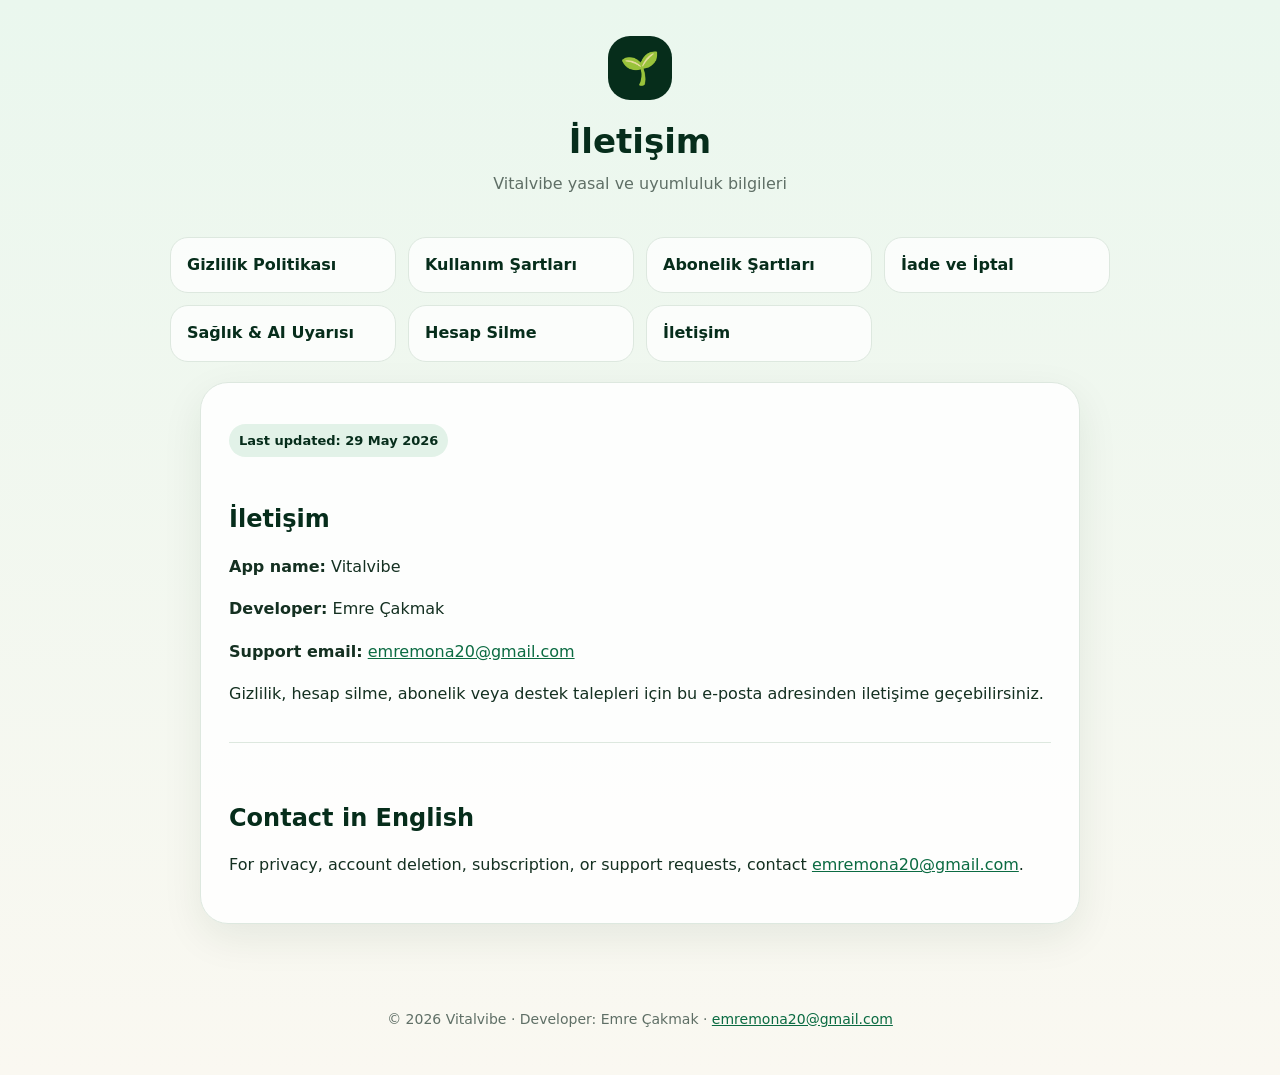
==== contact.html @ 35de5104 "Add files via upload" ====
<!doctype html><html lang="tr"><head>
<meta charset="utf-8"><meta name="viewport" content="width=device-width, initial-scale=1">
<title>İletişim | Vitalvibe</title><meta name="description" content="Vitalvibe legal information">
<link rel="stylesheet" href="style.css"></head><body>
<header><div class="logo">🌱</div><h1>İletişim</h1><p class="subtitle">Vitalvibe yasal ve uyumluluk bilgileri</p></header>

<nav>
  <a href="privacy-policy.html">Gizlilik Politikası</a>
  <a href="terms-of-use.html">Kullanım Şartları</a>
  <a href="subscription-terms.html">Abonelik Şartları</a>
  <a href="refund-policy.html">İade ve İptal</a>
  <a href="health-ai-disclaimer.html">Sağlık & AI Uyarısı</a>
  <a href="delete-account.html">Hesap Silme</a>
  <a href="contact.html">İletişim</a>
</nav>

<main><section class="card">
<p class="badge">Last updated: 29 May 2026</p><h2>İletişim</h2><p><strong>App name:</strong> Vitalvibe</p><p><strong>Developer:</strong> Emre Çakmak</p><p><strong>Support email:</strong> <a href="mailto:emremona20@gmail.com">emremona20@gmail.com</a></p><p>Gizlilik, hesap silme, abonelik veya destek talepleri için bu e-posta adresinden iletişime geçebilirsiniz.</p>
<div class="lang"><h2>Contact in English</h2><p>For privacy, account deletion, subscription, or support requests, contact <a href="mailto:emremona20@gmail.com">emremona20@gmail.com</a>.</p></div>
</section></main>
<footer>© 2026 Vitalvibe · Developer: Emre Çakmak · <a href="mailto:emremona20@gmail.com">emremona20@gmail.com</a></footer>
</body></html>
---- style.css ----
:root{--green:#062d1b;--mint:#eaf7ee;--cream:#faf8f1;--text:#143021;--muted:#5f6f66;--line:#dde8df}
*{box-sizing:border-box}body{margin:0;font-family:Inter,system-ui,-apple-system,BlinkMacSystemFont,"Segoe UI",sans-serif;background:linear-gradient(180deg,var(--mint),var(--cream));color:var(--text);line-height:1.65}
header{padding:36px 20px 20px;text-align:center}.logo{width:64px;height:64px;border-radius:22px;background:var(--green);display:inline-flex;align-items:center;justify-content:center;color:white;font-size:32px;margin-bottom:12px}
h1,h2,h3{color:var(--green);line-height:1.25}h1{font-size:34px;margin:8px 0}h2{font-size:24px;margin-top:34px}.subtitle{color:var(--muted);max-width:760px;margin:0 auto}
nav{max-width:980px;margin:20px auto;padding:0 20px;display:grid;grid-template-columns:repeat(auto-fit,minmax(220px,1fr));gap:12px}
nav a{display:block;background:rgba(255,255,255,.75);border:1px solid var(--line);color:var(--green);text-decoration:none;border-radius:18px;padding:14px 16px;font-weight:700}
main{max-width:920px;margin:20px auto 56px;padding:0 20px}.card{background:rgba(255,255,255,.86);border:1px solid var(--line);border-radius:28px;padding:28px;box-shadow:0 14px 40px rgba(6,45,27,.08)}
.badge{display:inline-block;background:#e2f2e8;color:var(--green);border-radius:999px;padding:6px 10px;font-size:13px;font-weight:700}ul{padding-left:22px}a{color:#0b6b42}
footer{max-width:920px;margin:0 auto;padding:28px 20px 44px;color:var(--muted);font-size:14px;text-align:center}
.lang{border-top:1px solid var(--line);margin-top:34px;padding-top:26px}.notice{background:#fff7df;border:1px solid #f2df9b;border-radius:16px;padding:14px 16px;color:#4b3a11}
table{width:100%;border-collapse:collapse;margin:14px 0}td,th{border:1px solid var(--line);padding:10px;text-align:left;vertical-align:top}
@media(max-width:600px){h1{font-size:28px}.card{padding:20px;border-radius:22px}}
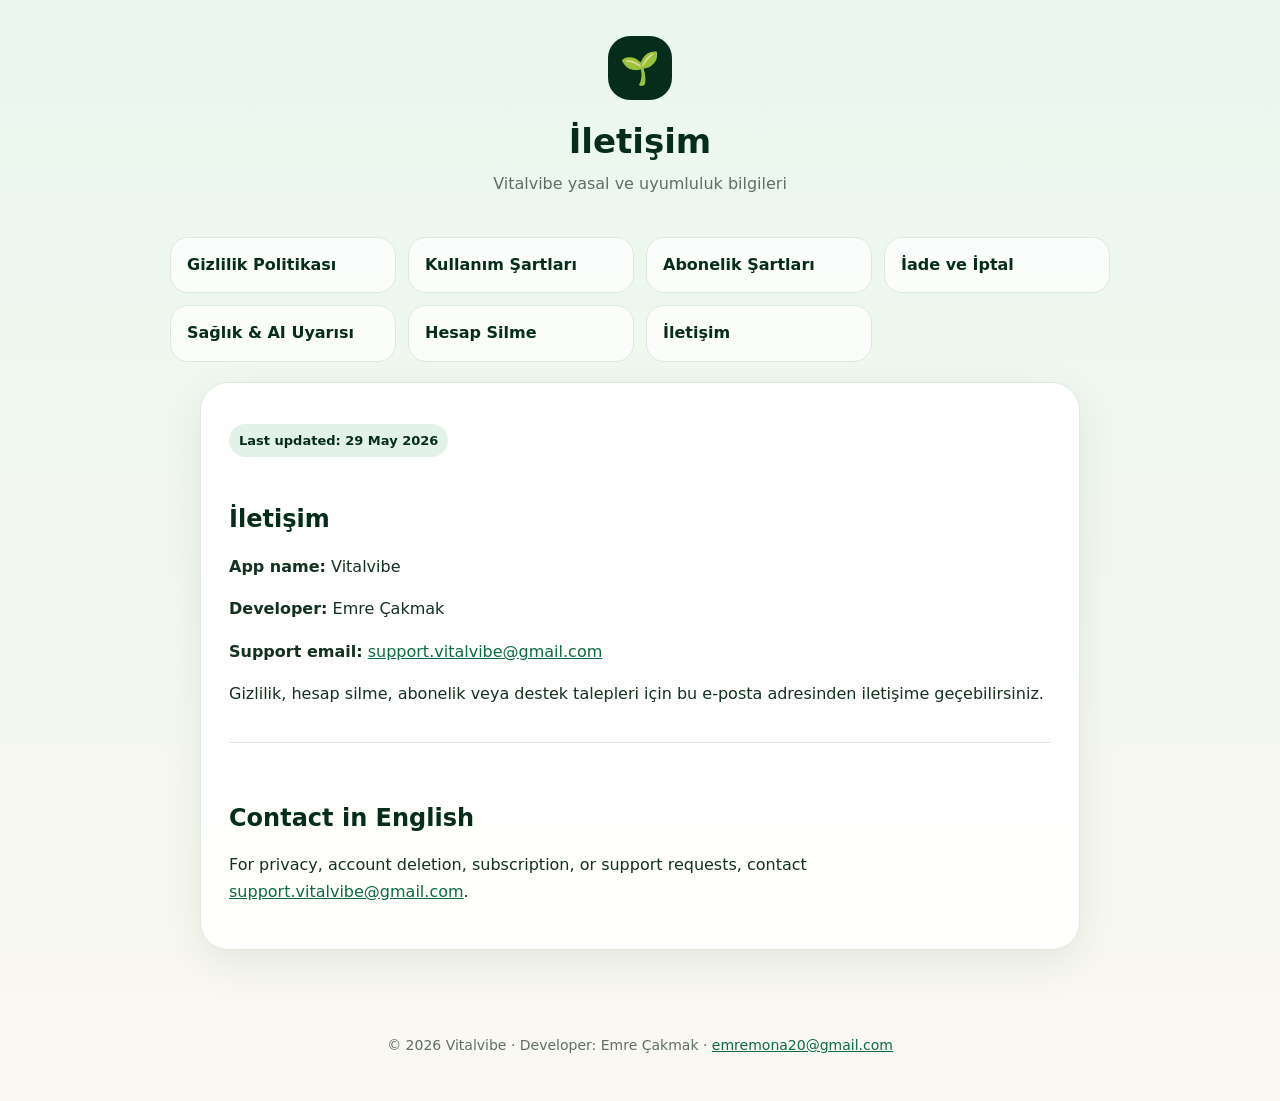
==== commit 66049d29: "Update contact.html" ====
--- a/contact.html
+++ b/contact.html
@@ -15,8 +15,8 @@
 </nav>
 
 <main><section class="card">
-<p class="badge">Last updated: 29 May 2026</p><h2>İletişim</h2><p><strong>App name:</strong> Vitalvibe</p><p><strong>Developer:</strong> Emre Çakmak</p><p><strong>Support email:</strong> <a href="mailto:emremona20@gmail.com">emremona20@gmail.com</a></p><p>Gizlilik, hesap silme, abonelik veya destek talepleri için bu e-posta adresinden iletişime geçebilirsiniz.</p>
-<div class="lang"><h2>Contact in English</h2><p>For privacy, account deletion, subscription, or support requests, contact <a href="mailto:emremona20@gmail.com">emremona20@gmail.com</a>.</p></div>
+<p class="badge">Last updated: 29 May 2026</p><h2>İletişim</h2><p><strong>App name:</strong> Vitalvibe</p><p><strong>Developer:</strong> Emre Çakmak</p><p><strong>Support email:</strong> <a href="mailto:support.vitalvibe@gmail.com">support.vitalvibe@gmail.com</a></p><p>Gizlilik, hesap silme, abonelik veya destek talepleri için bu e-posta adresinden iletişime geçebilirsiniz.</p>
+<div class="lang"><h2>Contact in English</h2><p>For privacy, account deletion, subscription, or support requests, contact <a href="mailto:support.vitalvibe@gmail.com">support.vitalvibe@gmail.com</a>.</p></div>
 </section></main>
 <footer>© 2026 Vitalvibe · Developer: Emre Çakmak · <a href="mailto:emremona20@gmail.com">emremona20@gmail.com</a></footer>
-</body></html>+</body></html>
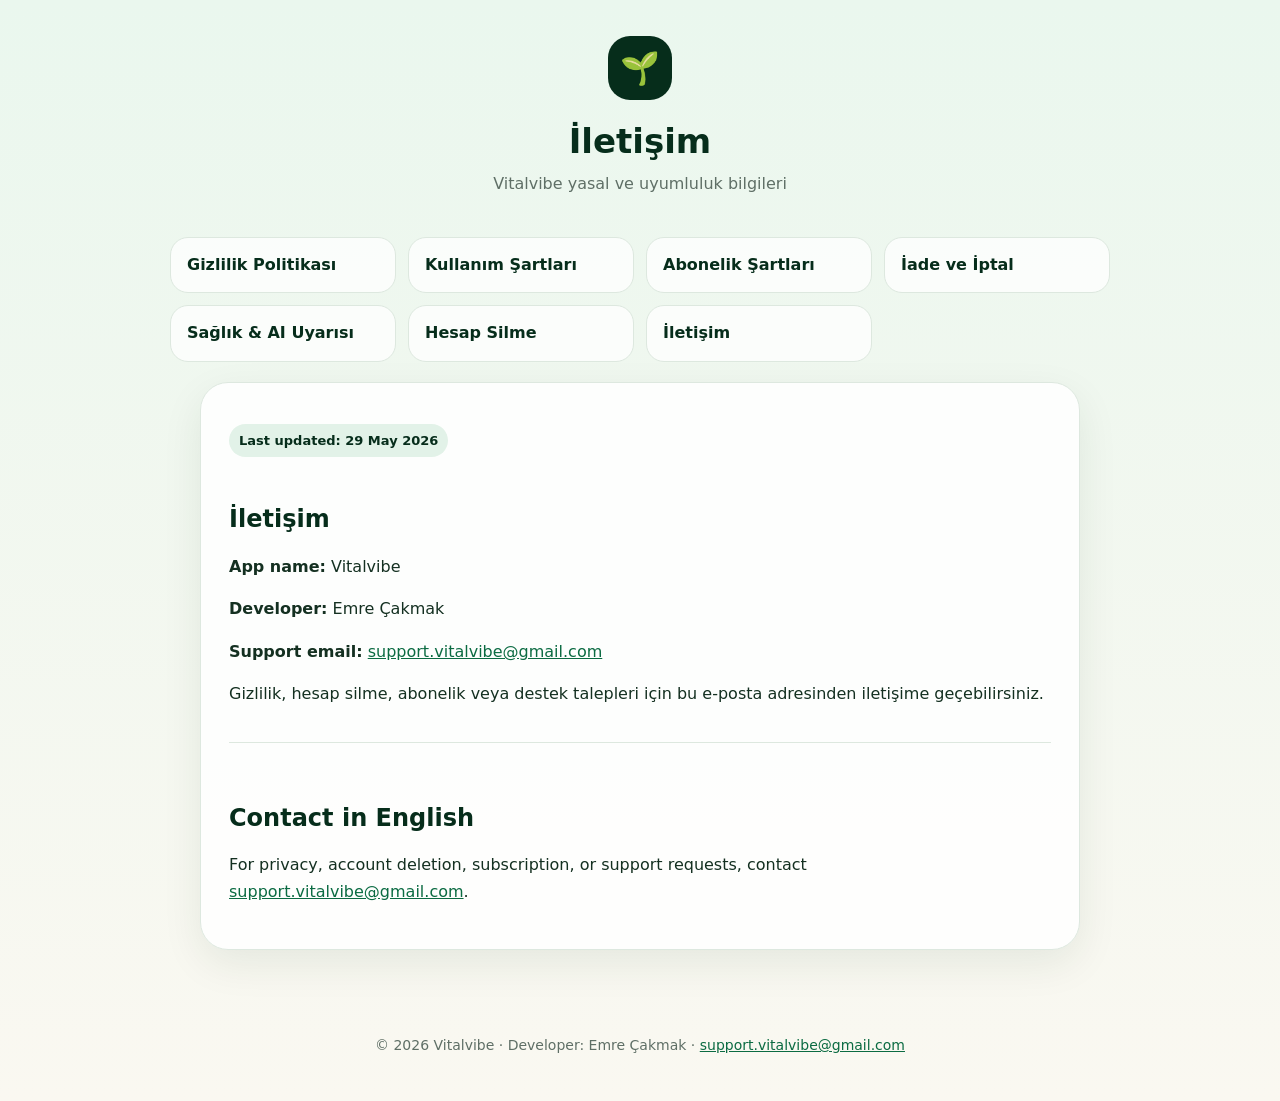
==== commit e123dc2f: "Update contact.html" ====
--- a/contact.html
+++ b/contact.html
@@ -18,5 +18,5 @@
 <p class="badge">Last updated: 29 May 2026</p><h2>İletişim</h2><p><strong>App name:</strong> Vitalvibe</p><p><strong>Developer:</strong> Emre Çakmak</p><p><strong>Support email:</strong> <a href="mailto:support.vitalvibe@gmail.com">support.vitalvibe@gmail.com</a></p><p>Gizlilik, hesap silme, abonelik veya destek talepleri için bu e-posta adresinden iletişime geçebilirsiniz.</p>
 <div class="lang"><h2>Contact in English</h2><p>For privacy, account deletion, subscription, or support requests, contact <a href="mailto:support.vitalvibe@gmail.com">support.vitalvibe@gmail.com</a>.</p></div>
 </section></main>
-<footer>© 2026 Vitalvibe · Developer: Emre Çakmak · <a href="mailto:emremona20@gmail.com">emremona20@gmail.com</a></footer>
+<footer>© 2026 Vitalvibe · Developer: Emre Çakmak · <a href="mailto:support.vitalvibe@gmail.com">support.vitalvibe@gmail.com</a></footer>
 </body></html>
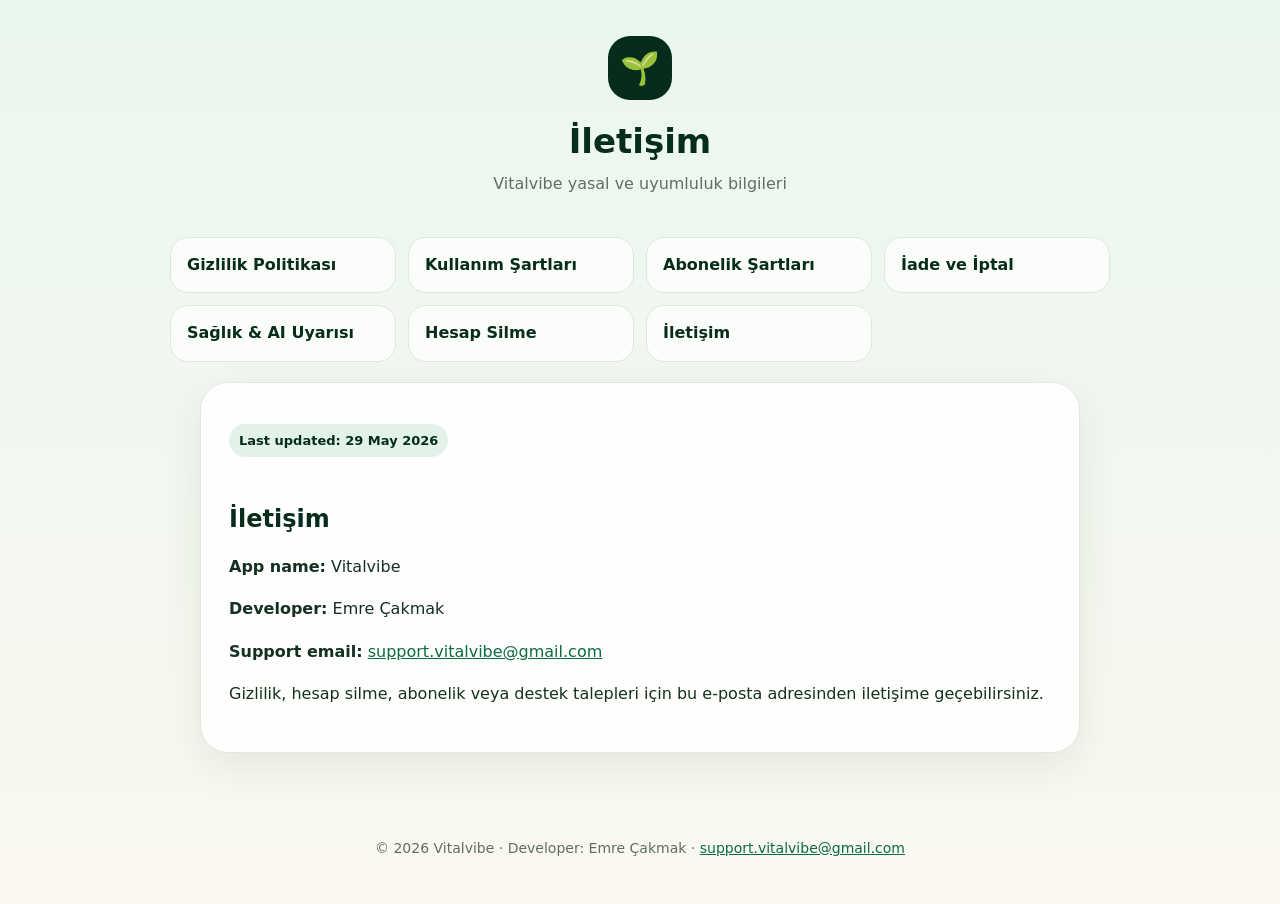
==== commit 89a271f7: "Update contact.html" ====
--- a/contact.html
+++ b/contact.html
@@ -15,8 +15,105 @@
 </nav>
 
 <main><section class="card">
+  <div class="legal-lang" data-lang="tr">
 <p class="badge">Last updated: 29 May 2026</p><h2>İletişim</h2><p><strong>App name:</strong> Vitalvibe</p><p><strong>Developer:</strong> Emre Çakmak</p><p><strong>Support email:</strong> <a href="mailto:support.vitalvibe@gmail.com">support.vitalvibe@gmail.com</a></p><p>Gizlilik, hesap silme, abonelik veya destek talepleri için bu e-posta adresinden iletişime geçebilirsiniz.</p>
-<div class="lang"><h2>Contact in English</h2><p>For privacy, account deletion, subscription, or support requests, contact <a href="mailto:support.vitalvibe@gmail.com">support.vitalvibe@gmail.com</a>.</p></div>
+   </div>
+    <div class="legal-lang" data-lang="en"><h2>Contact in English</h2><p>For privacy, account deletion, subscription, or support requests, contact <a href="mailto:support.vitalvibe@gmail.com">support.vitalvibe@gmail.com</a>.</p></div>
+</div>
+<div class="legal-lang" data-lang="fr">
+  <p class="badge">Dernière mise à jour : 29 mai 2026</p>
+  <h2>Contact</h2>
+  <p>Pour toute question, demande d’assistance, confidentialité ou suppression de compte, vous pouvez nous contacter par e-mail.</p>
+
+  <h3>E-mail de support</h3>
+  <p><a href="mailto:support.vitalvibe@gmail.com">support.vitalvibe@gmail.com</a></p>
+
+  <h3>Suppression de compte</h3>
+  <p>Pour demander la suppression de votre compte, envoyez un e-mail avec l’adresse utilisée dans l’application et l’objet : Demande de suppression du compte Vitalvibe.</p>
+
+  <h3>Développeur</h3>
+  <p>Vitalvibe — Developer: Emre Çakmak</p>
+</div>
 </section></main>
 <footer>© 2026 Vitalvibe · Developer: Emre Çakmak · <a href="mailto:support.vitalvibe@gmail.com">support.vitalvibe@gmail.com</a></footer>
+<script>
+  const supportedLanguages = ['tr', 'en', 'fr', 'de', 'nl', 'es', 'ar'];
+  const params = new URLSearchParams(window.location.search);
+  const requestedLang = params.get('lang') || 'tr';
+  const lang = supportedLanguages.includes(requestedLang) ? requestedLang : 'en';
+
+  const pageText = {
+    tr: {
+      title: 'İletişim',
+      subtitle: 'Vitalvibe yasal ve uyumluluk bilgileri',
+      privacy: 'Gizlilik Politikası',
+      terms: 'Kullanım Şartları',
+      subscription: 'Abonelik Şartları',
+      refund: 'İade ve İptal',
+      health: 'Sağlık & AI Uyarısı',
+      deletion: 'Hesap Silme',
+      contact: 'İletişim'
+    },
+    en: {
+      title: 'Contact',
+      subtitle: 'Vitalvibe legal and compliance information',
+      privacy: 'Privacy Policy',
+      terms: 'Terms of Use',
+      subscription: 'Subscription Terms',
+      refund: 'Refund and Cancellation',
+      health: 'Health & AI Disclaimer',
+      deletion: 'Delete Account',
+      contact: 'Contact'
+    },
+    fr: {
+      title: 'Contact',
+      subtitle: 'Informations légales et de conformité de Vitalvibe',
+      privacy: 'Politique de confidentialité',
+      terms: 'Conditions d’utilisation',
+      subscription: 'Conditions d’abonnement',
+      refund: 'Remboursement et annulation',
+      health: 'Avertissement santé & IA',
+      deletion: 'Suppression du compte',
+      contact: 'Contact'
+    }
+  };
+
+  const text = pageText[lang] || pageText.en;
+
+  const h1 = document.querySelector('header h1');
+  const subtitle = document.querySelector('header .subtitle');
+  const navLinks = document.querySelectorAll('nav a');
+
+  if (h1) h1.textContent = text.title;
+  if (subtitle) subtitle.textContent = text.subtitle;
+
+  if (navLinks[0]) navLinks[0].textContent = text.privacy;
+  if (navLinks[1]) navLinks[1].textContent = text.terms;
+  if (navLinks[2]) navLinks[2].textContent = text.subscription;
+  if (navLinks[3]) navLinks[3].textContent = text.refund;
+  if (navLinks[4]) navLinks[4].textContent = text.health;
+  if (navLinks[5]) navLinks[5].textContent = text.deletion;
+  if (navLinks[6]) navLinks[6].textContent = text.contact;
+
+  navLinks.forEach(link => {
+    const href = link.getAttribute('href');
+    if (href && href.endsWith('.html')) {
+      link.setAttribute('href', href + '?lang=' + lang);
+    }
+  });
+
+  document.querySelectorAll('.legal-lang').forEach(section => {
+    section.style.display = 'none';
+  });
+
+  const activeSection = document.querySelector('.legal-lang[data-lang="' + lang + '"]');
+  if (activeSection) {
+    activeSection.style.display = 'block';
+  }
+
+  document.documentElement.lang = lang;
+  document.documentElement.dir = lang === 'ar' ? 'rtl' : 'ltr';
+</script>
+
+
 </body></html>
